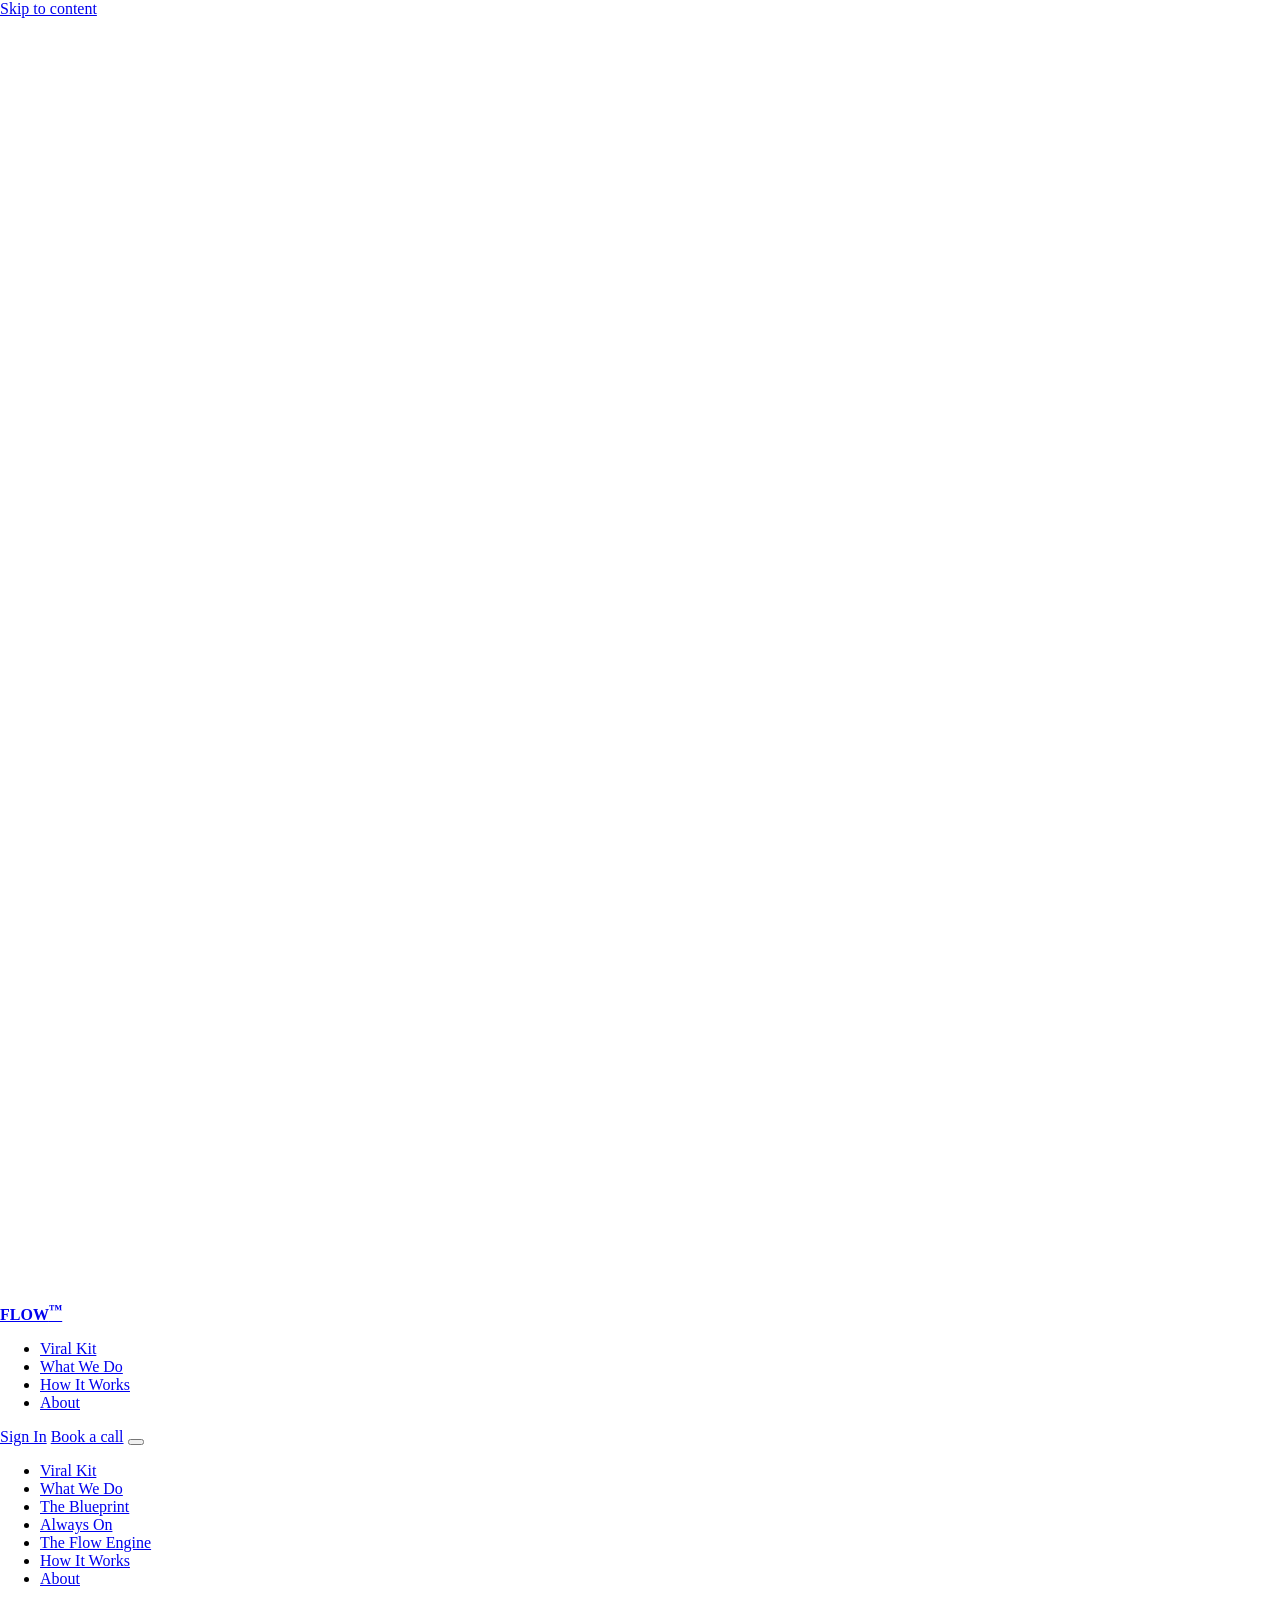
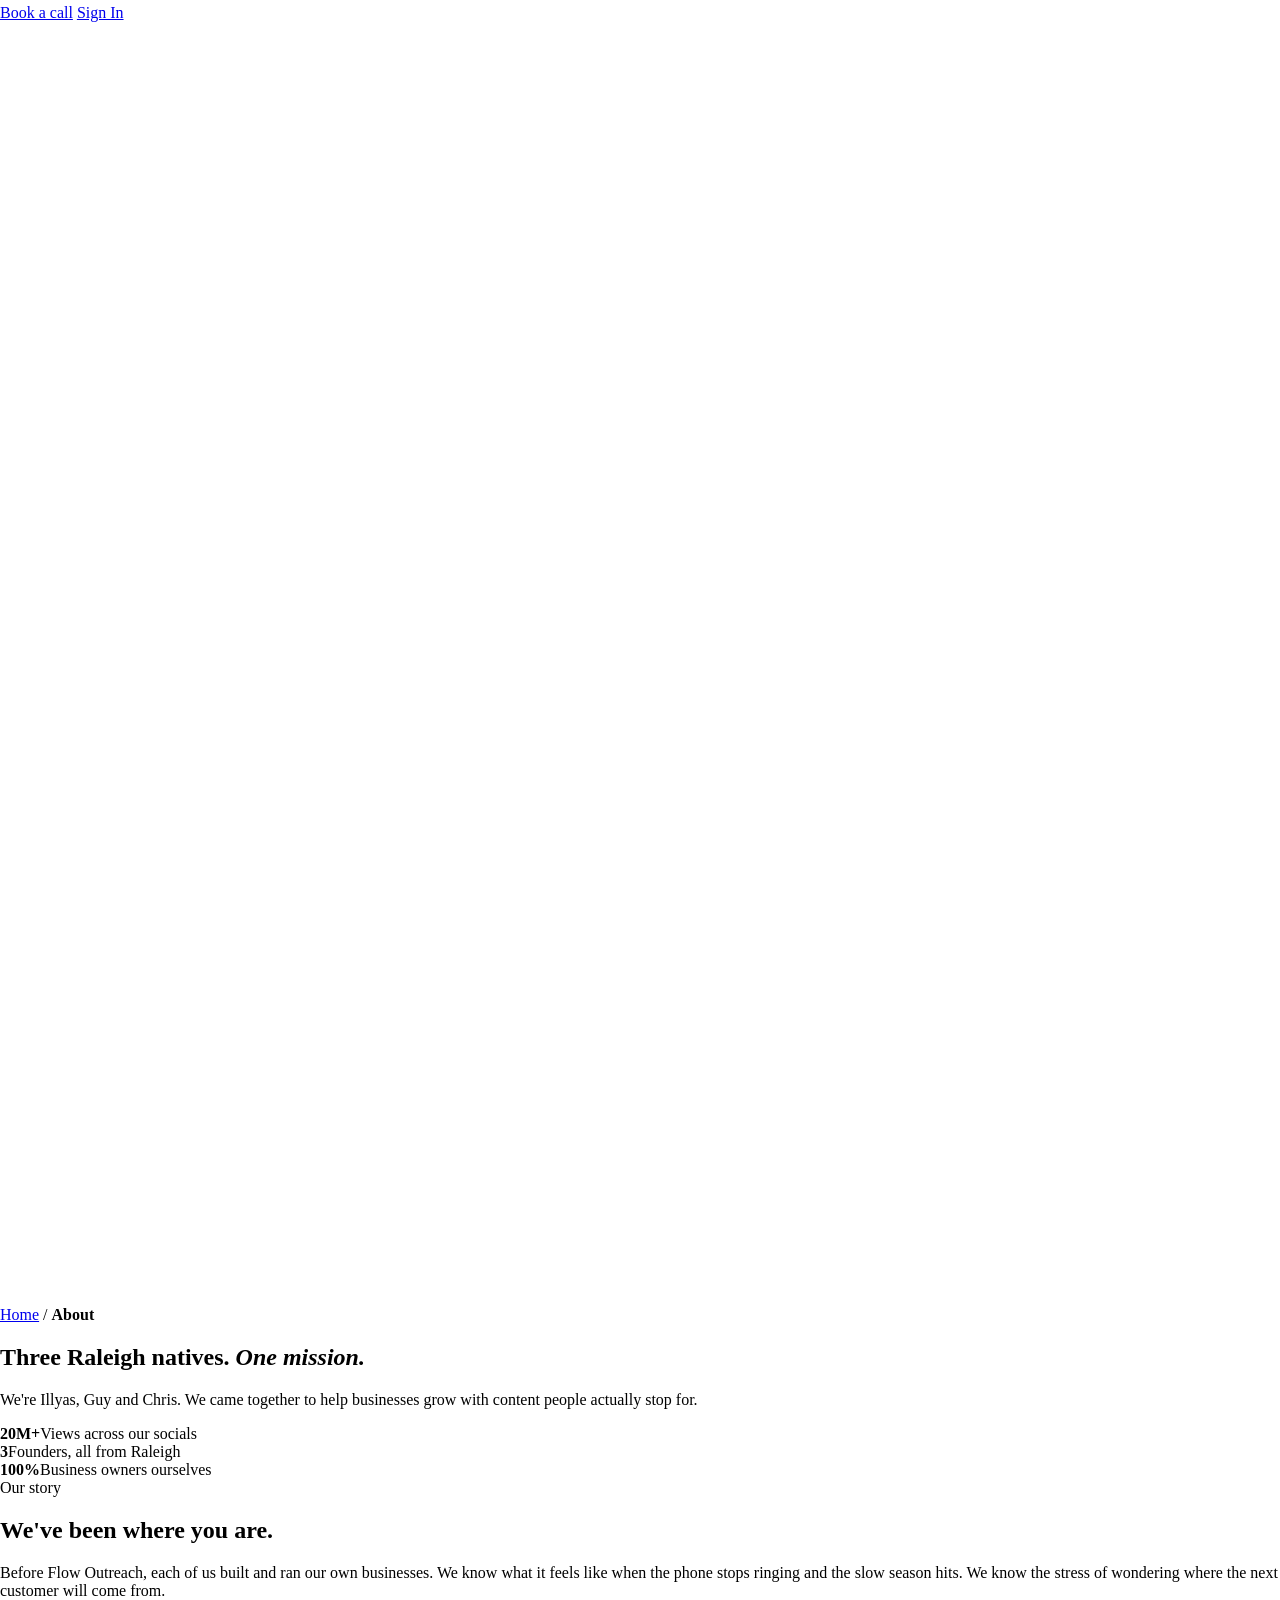
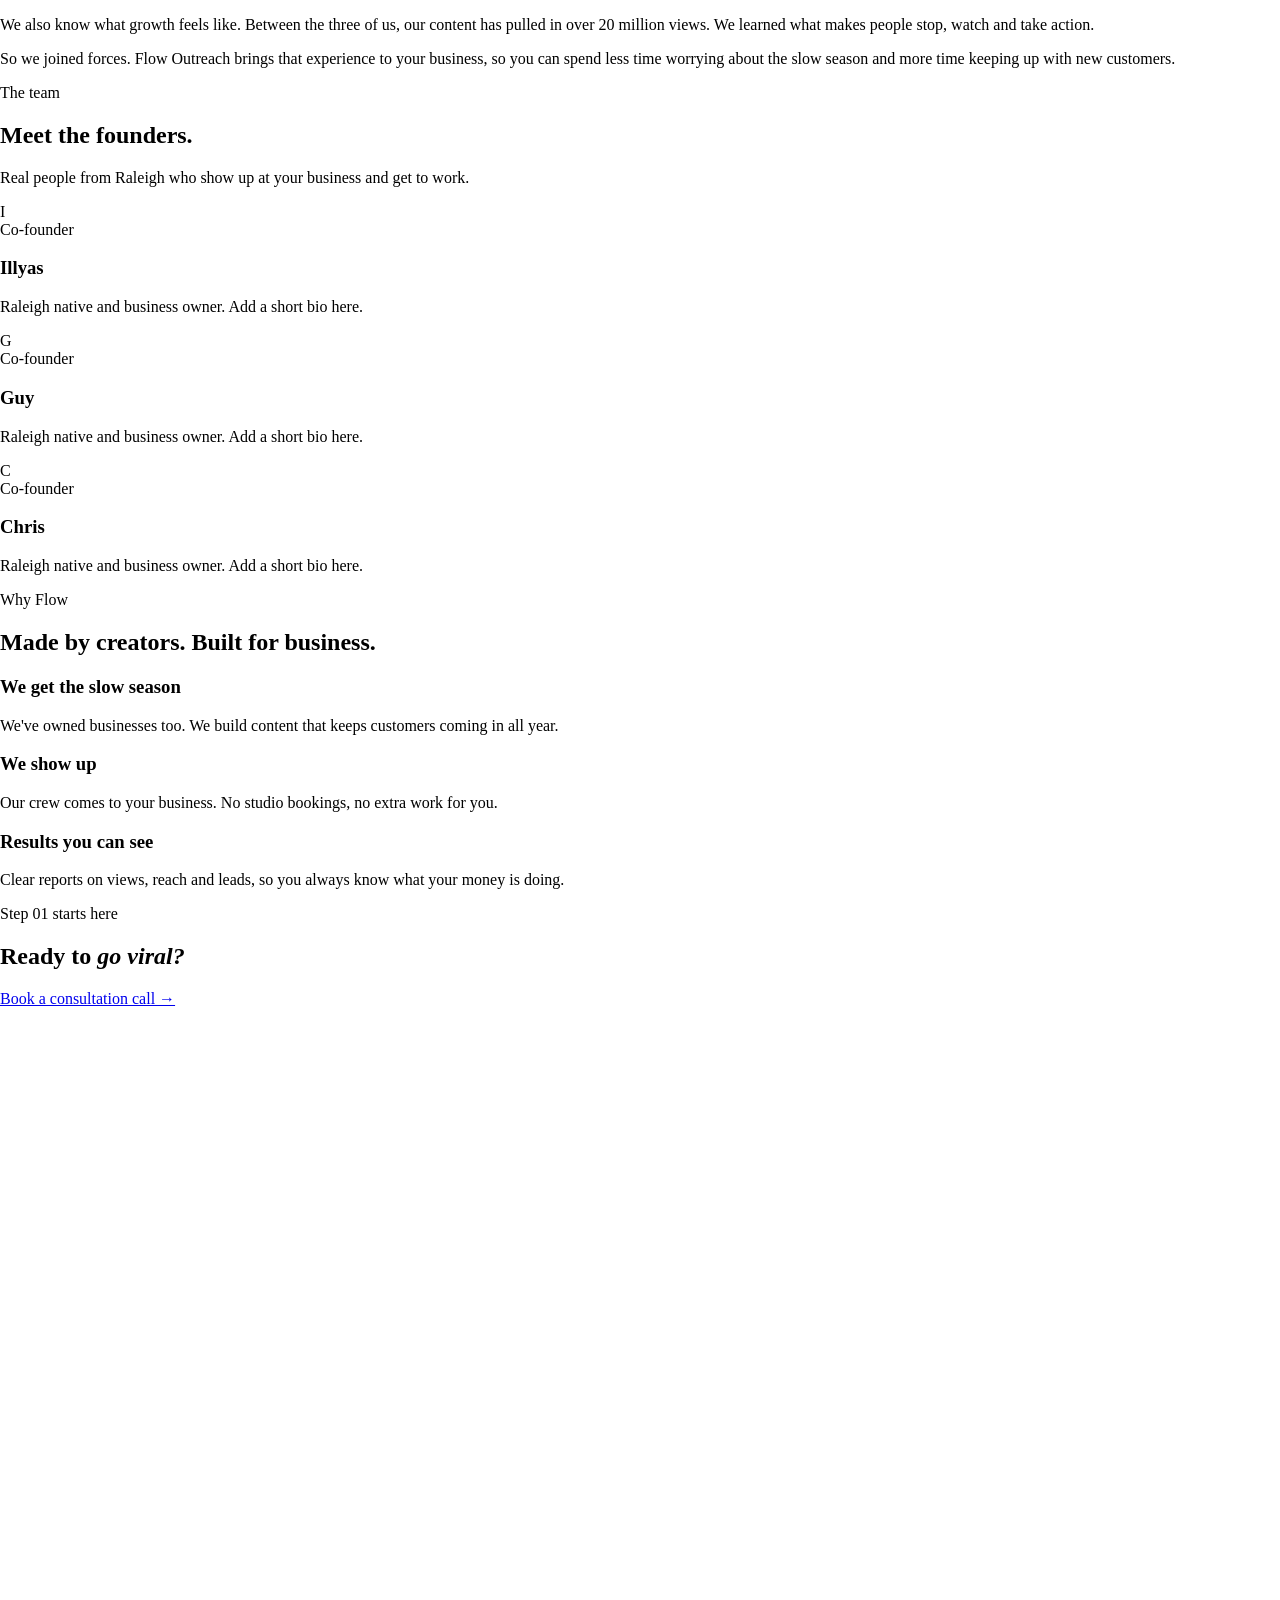
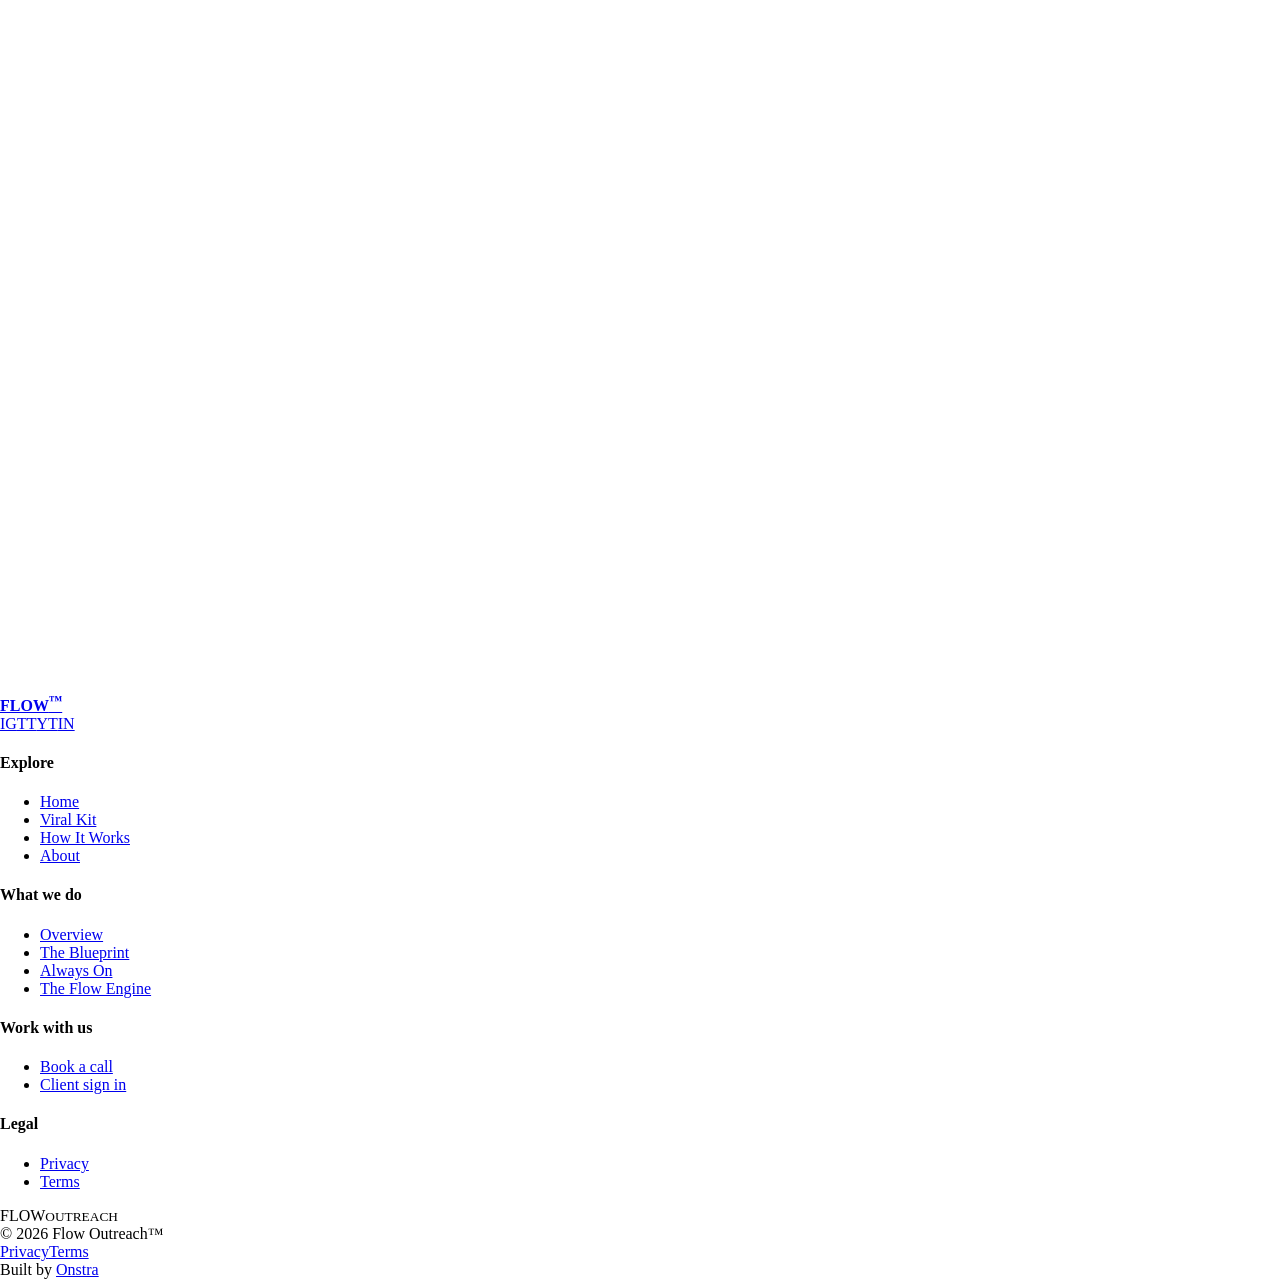
==== about.html @ 2cd1aab8 "Add about.html with company information" ====
<!doctype html>
<html lang="en">
<head>
<meta charset="utf-8">
<meta name="viewport" content="width=device-width, initial-scale=1, viewport-fit=cover">
<title>About · Flow Outreach</title>
<meta name="description" content="Who we are">
<meta name="claude:viewport-fit-sides" content="cover">
<link rel="preconnect" href="https://fonts.googleapis.com">
<link rel="preconnect" href="https://fonts.gstatic.com" crossorigin>
<link rel="stylesheet" href="https://fonts.googleapis.com/css2?family=Archivo:wdth,wght@62..125,300..900&family=JetBrains+Mono:wght@400;500&display=swap">
<link rel="stylesheet" href="style.css">
<style>body{margin:0}</style>
</head>
<body>
<a class="skip" href="#main">Skip to content</a>
<header class="topbar">
  <div class="wrap nav">
    <a class="brand" href="index.html" aria-label="Flow Outreach home"><svg class="sun" viewBox="0 0 200 200" data-rays="36" aria-hidden="true"></svg><b>FLOW<sup>™</sup></b></a>
    <ul class="menu"><li><a class="hot" href="viral-kit.html">Viral Kit</a></li><li><a href="what-we-do.html">What We Do</a></li><li><a href="how-it-works.html">How It Works</a></li><li><a href="about.html" aria-current="page">About</a></li></ul>
    <div class="nav-right">
      <a class="signin" href="sign-in.html">Sign In</a>
      <a class="btn sm" href="book-a-call.html">Book a call</a>
      <button class="burger" id="burger" type="button" aria-label="Open menu" aria-expanded="false" aria-controls="drawer"><span></span><span></span><span></span></button>
    </div>
  </div>
</header>
<div class="drawer" id="drawer">
  <div class="wrap">
    <ul><li><a href="viral-kit.html">Viral Kit</a></li><li><a href="what-we-do.html">What We Do</a></li><li><a href="blueprint.html">The Blueprint</a></li><li><a href="always-on.html">Always On</a></li><li><a href="flow-engine.html">The Flow Engine</a></li><li><a href="how-it-works.html">How It Works</a></li><li><a href="about.html" aria-current="page">About</a></li></ul>
    <div class="drawer-cta">
      <a class="btn" href="book-a-call.html">Book a call</a>
      <a class="btn ghost" href="sign-in.html">Sign In</a>
    </div>
  </div>
</div>
<main id="main"><section class="page-hero"><div class="ghost-sun" aria-hidden="true"><svg class="sun" viewBox="0 0 200 200" data-rays="44" aria-hidden="true"></svg></div><div class="wrap">
  <div class="crumb"><a href="index.html">Home</a> / <b>About</b></div>
  <h1>Three Raleigh natives. <em>One mission.</em></h1>
  <p class="lede">We're Illyas, Guy and Chris. We came together to help businesses grow with content people actually stop for.</p>
</div></section>
<div class="platforms"><div class="wrap stats">
  <div><b>20M+</b><span>Views across our socials</span></div>
  <div><b>3</b><span>Founders, all from Raleigh</span></div>
  <div><b>100%</b><span>Business owners ourselves</span></div>
</div></div>
<section class="band"><div class="wrap split">
  <div><div class="eyebrow">Our story</div><h2>We've been where you are.</h2></div>
  <div>
    <p>Before Flow Outreach, each of us built and ran our own businesses. We know what it feels like when the phone stops ringing and the slow season hits. We know the stress of wondering where the next customer will come from.</p>
    <p>We also know what growth feels like. Between the three of us, our content has pulled in over 20 million views. We learned what makes people stop, watch and take action.</p>
    <p>So we joined forces. Flow Outreach brings that experience to your business, so you can spend less time worrying about the slow season and more time keeping up with new customers.</p>
  </div>
</div></section>
<section class="band" style="padding-top:0"><div class="wrap">
  <div class="sec-head"><div><div class="eyebrow">The team</div><h2>Meet the founders.</h2></div><p>Real people from Raleigh who show up at your business and get to work.</p></div>
  <div class="cards3">
    <article class="offer founder"><div class="thumb"><span>I</span></div><span class="tag">Co-founder</span><h3>Illyas</h3><p>Raleigh native and business owner. Add a short bio here.</p></article>
    <article class="offer founder"><div class="thumb"><span>G</span></div><span class="tag">Co-founder</span><h3>Guy</h3><p>Raleigh native and business owner. Add a short bio here.</p></article>
    <article class="offer founder"><div class="thumb"><span>C</span></div><span class="tag">Co-founder</span><h3>Chris</h3><p>Raleigh native and business owner. Add a short bio here.</p></article>
  </div>
</div></section>
<section class="band statement"><div class="wrap">
  <div class="eyebrow">Why Flow</div>
  <h2>Made by creators. <span>Built for business.</span></h2>
  <div class="pillars">
    <div><h3>We get the slow season</h3><p>We've owned businesses too. We build content that keeps customers coming in all year.</p></div>
    <div><h3>We show up</h3><p>Our crew comes to your business. No studio bookings, no extra work for you.</p></div>
    <div><h3>Results you can see</h3><p>Clear reports on views, reach and leads, so you always know what your money is doing.</p></div>
  </div>
</div></section>
<section class="cta-band"><div class="wrap">
  <div><div class="eyebrow">Step 01 starts here</div><h2>Ready to <em>go viral?</em></h2></div>
  <a class="btn" href="book-a-call.html">Book a consultation call →</a>
</div></section></main>
<footer>
  <div class="wrap">
    <div class="foot-top">
      <a class="brand" href="index.html" aria-label="Flow Outreach home"><svg class="sun" viewBox="0 0 200 200" data-rays="36" aria-hidden="true"></svg><b>FLOW<sup>™</sup></b></a>
      <div class="socials">
        <a href="#" aria-label="Instagram">IG</a><a href="#" aria-label="TikTok">TT</a><a href="#" aria-label="YouTube">YT</a><a href="#" aria-label="LinkedIn">IN</a>
      </div>
    </div>
    <div class="foot-cols">
      <div><h4>Explore</h4><ul><li><a href="index.html">Home</a></li><li><a href="viral-kit.html">Viral Kit</a></li><li><a href="how-it-works.html">How It Works</a></li><li><a href="about.html">About</a></li></ul></div>
      <div><h4>What we do</h4><ul><li><a href="what-we-do.html">Overview</a></li><li><a href="blueprint.html">The Blueprint</a></li><li><a href="always-on.html">Always On</a></li><li><a href="flow-engine.html">The Flow Engine</a></li></ul></div>
      <div><h4>Work with us</h4><ul><li><a href="book-a-call.html">Book a call</a></li><li><a href="sign-in.html">Client sign in</a></li></ul></div>
      <div><h4>Legal</h4><ul><li><a href="privacy.html">Privacy</a></li><li><a href="terms.html">Terms</a></li></ul></div>
    </div>
    <div class="word" aria-hidden="true">FLOW<small>OUTREACH</small></div>
    <div class="legal">
      <span>© 2026 Flow Outreach™</span>
      <nav aria-label="Legal"><a href="privacy.html">Privacy</a><a href="terms.html">Terms</a></nav>
      <span class="built">Built by <a href="https://www.onstra.world" target="_blank" rel="noopener">Onstra</a></span>
    </div>
  </div>
</footer>
<script src="site.js"></script>
</body>
</html>
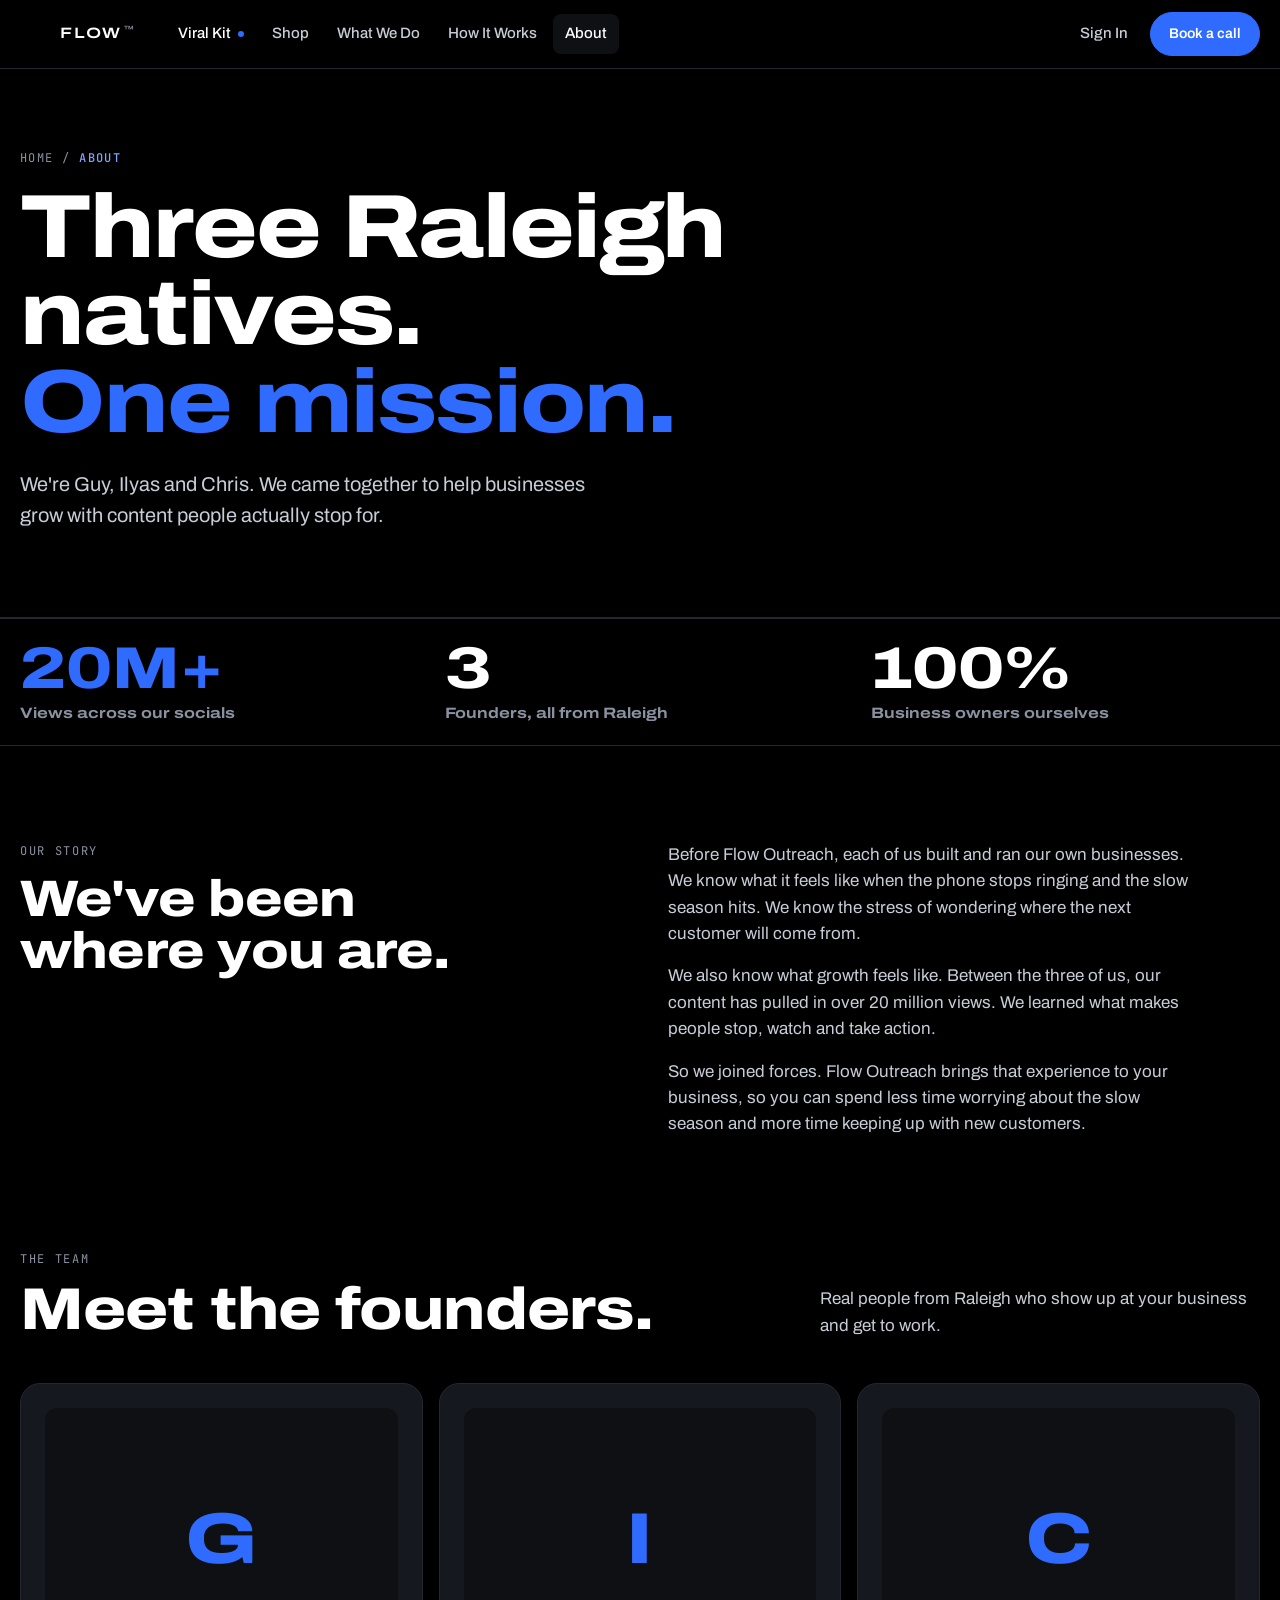
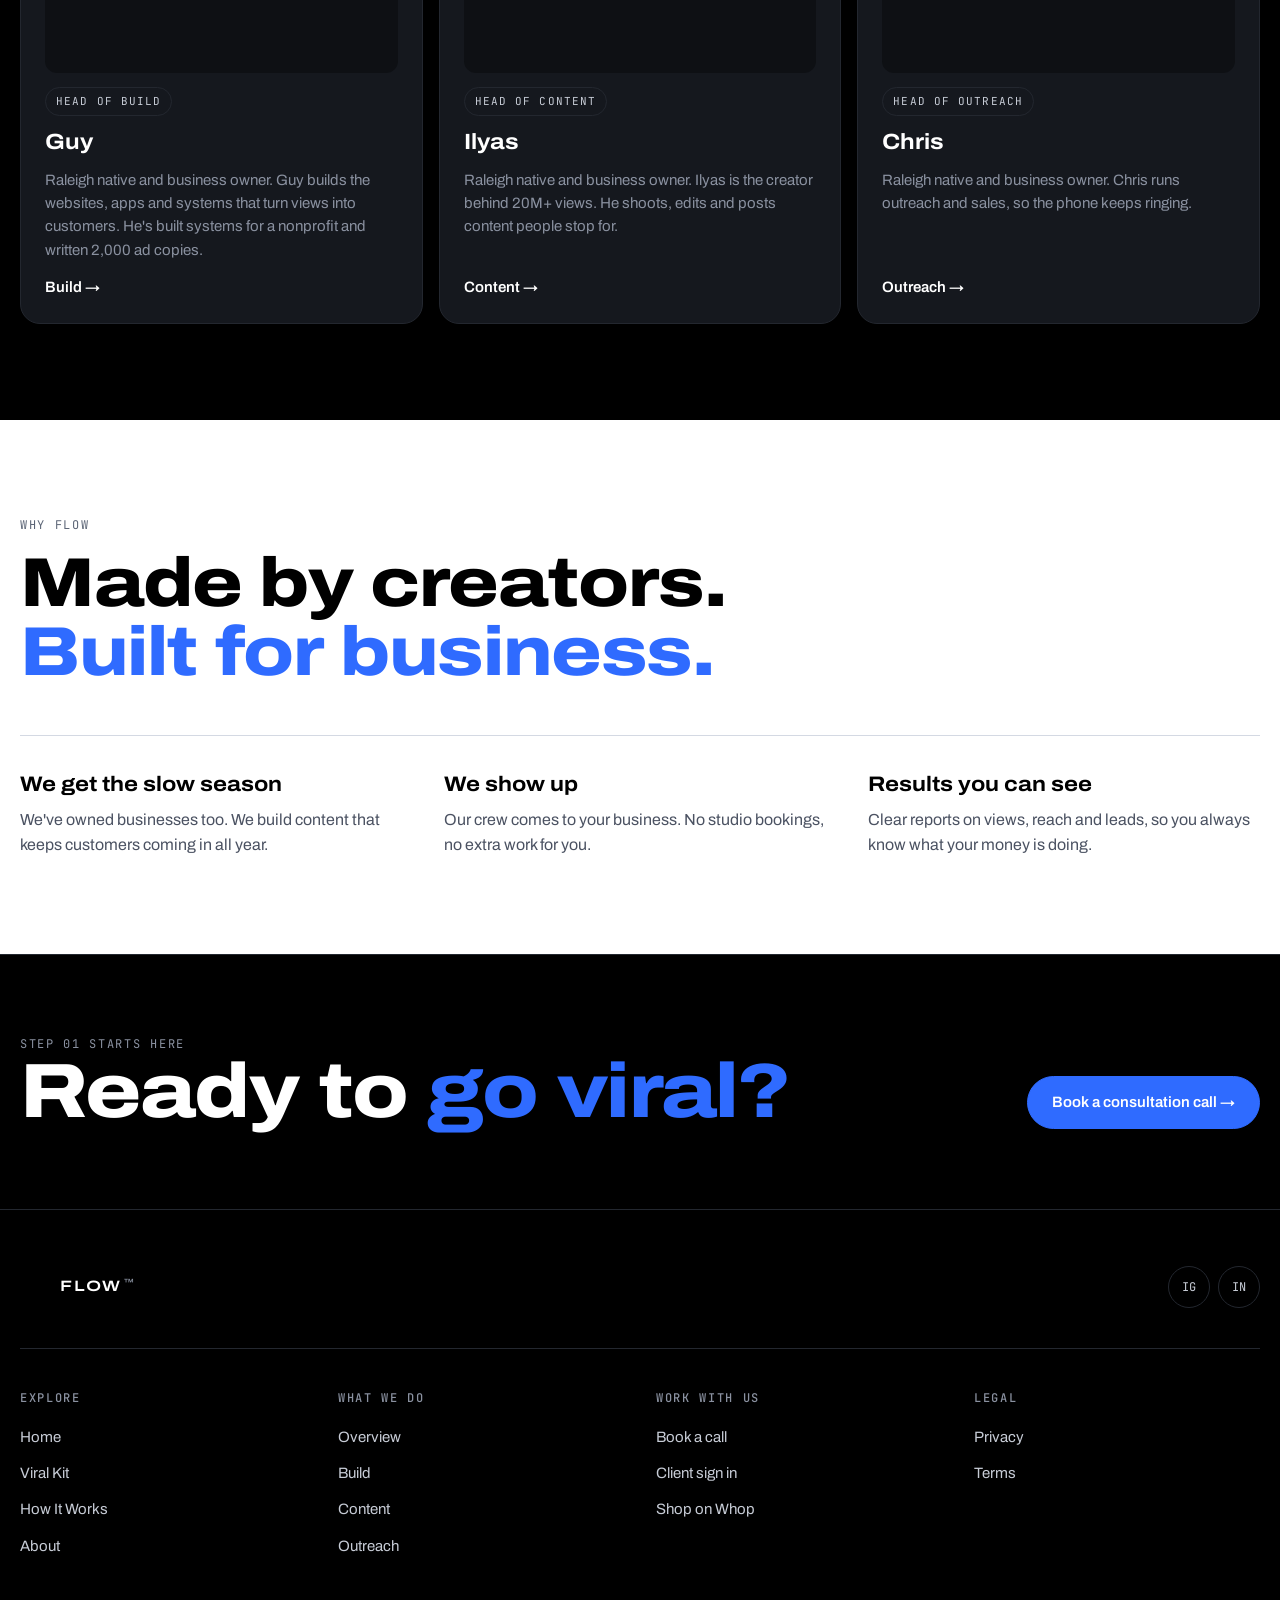
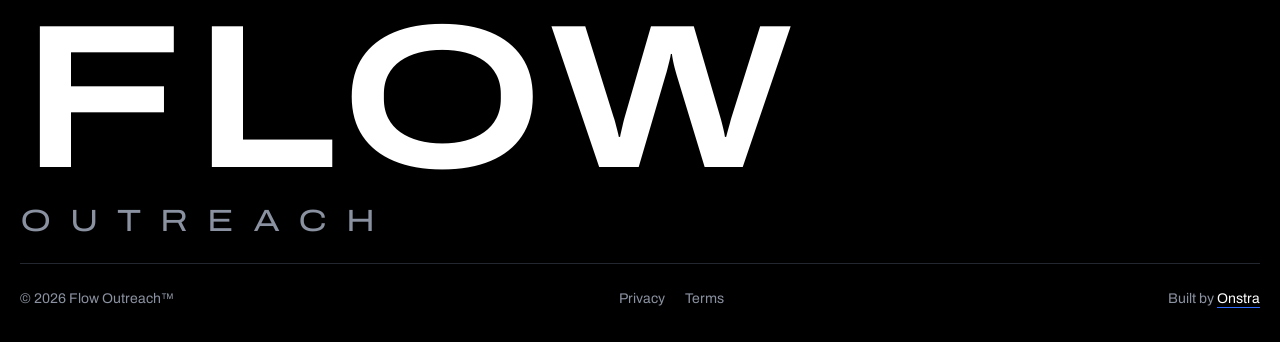
==== commit bf75b6d6: "Update navigation links and team descriptions" ====
--- a/about.html
+++ b/about.html
@@ -17,9 +17,9 @@
 <header class="topbar">
   <div class="wrap nav">
     <a class="brand" href="index.html" aria-label="Flow Outreach home"><svg class="sun" viewBox="0 0 200 200" data-rays="36" aria-hidden="true"></svg><b>FLOW<sup>™</sup></b></a>
-    <ul class="menu"><li><a class="hot" href="viral-kit.html">Viral Kit</a></li><li><a href="what-we-do.html">What We Do</a></li><li><a href="how-it-works.html">How It Works</a></li><li><a href="about.html" aria-current="page">About</a></li></ul>
+    <ul class="menu"><li><a class="hot" href="viral-kit.html">Viral Kit</a></li><li><a href="https://whop.com/flowoutreach" target="_blank" rel="noopener">Shop</a></li><li><a href="what-we-do.html">What We Do</a></li><li><a href="how-it-works.html">How It Works</a></li><li><a href="about.html" aria-current="page">About</a></li></ul>
     <div class="nav-right">
-      <a class="signin" href="sign-in.html">Sign In</a>
+      <a class="signin" href="https://whop.com/flowoutreach" target="_blank" rel="noopener">Sign In</a>
       <a class="btn sm" href="book-a-call.html">Book a call</a>
       <button class="burger" id="burger" type="button" aria-label="Open menu" aria-expanded="false" aria-controls="drawer"><span></span><span></span><span></span></button>
     </div>
@@ -27,17 +27,17 @@
 </header>
 <div class="drawer" id="drawer">
   <div class="wrap">
-    <ul><li><a href="viral-kit.html">Viral Kit</a></li><li><a href="what-we-do.html">What We Do</a></li><li><a href="blueprint.html">The Blueprint</a></li><li><a href="always-on.html">Always On</a></li><li><a href="flow-engine.html">The Flow Engine</a></li><li><a href="how-it-works.html">How It Works</a></li><li><a href="about.html" aria-current="page">About</a></li></ul>
+    <ul><li><a href="viral-kit.html">Viral Kit</a></li><li><a href="https://whop.com/flowoutreach" target="_blank" rel="noopener">Shop</a></li><li><a href="what-we-do.html">What We Do</a></li><li><a href="build.html">Build</a></li><li><a href="content.html">Content</a></li><li><a href="outreach.html">Outreach</a></li><li><a href="how-it-works.html">How It Works</a></li><li><a href="about.html" aria-current="page">About</a></li></ul>
     <div class="drawer-cta">
       <a class="btn" href="book-a-call.html">Book a call</a>
-      <a class="btn ghost" href="sign-in.html">Sign In</a>
+      <a class="btn ghost" href="https://whop.com/flowoutreach" target="_blank" rel="noopener">Client Sign In</a>
     </div>
   </div>
 </div>
 <main id="main"><section class="page-hero"><div class="ghost-sun" aria-hidden="true"><svg class="sun" viewBox="0 0 200 200" data-rays="44" aria-hidden="true"></svg></div><div class="wrap">
   <div class="crumb"><a href="index.html">Home</a> / <b>About</b></div>
   <h1>Three Raleigh natives. <em>One mission.</em></h1>
-  <p class="lede">We're Illyas, Guy and Chris. We came together to help businesses grow with content people actually stop for.</p>
+  <p class="lede">We're Guy, Ilyas and Chris. We came together to help businesses grow with content people actually stop for.</p>
 </div></section>
 <div class="platforms"><div class="wrap stats">
   <div><b>20M+</b><span>Views across our socials</span></div>
@@ -55,9 +55,9 @@
 <section class="band" style="padding-top:0"><div class="wrap">
   <div class="sec-head"><div><div class="eyebrow">The team</div><h2>Meet the founders.</h2></div><p>Real people from Raleigh who show up at your business and get to work.</p></div>
   <div class="cards3">
-    <article class="offer founder"><div class="thumb"><span>I</span></div><span class="tag">Co-founder</span><h3>Illyas</h3><p>Raleigh native and business owner. Add a short bio here.</p></article>
-    <article class="offer founder"><div class="thumb"><span>G</span></div><span class="tag">Co-founder</span><h3>Guy</h3><p>Raleigh native and business owner. Add a short bio here.</p></article>
-    <article class="offer founder"><div class="thumb"><span>C</span></div><span class="tag">Co-founder</span><h3>Chris</h3><p>Raleigh native and business owner. Add a short bio here.</p></article>
+    <article class="offer founder"><div class="thumb"><span>G</span></div><span class="tag">Head of Build</span><h3>Guy</h3><p>Raleigh native and business owner. Guy builds the websites, apps and systems that turn views into customers. He's built systems for a nonprofit and written 2,000 ad copies.</p><a class="go" href="build.html">Build →</a></article>
+    <article class="offer founder"><div class="thumb"><span>I</span></div><span class="tag">Head of Content</span><h3>Ilyas</h3><p>Raleigh native and business owner. Ilyas is the creator behind 20M+ views. He shoots, edits and posts content people stop for.</p><a class="go" href="content.html">Content →</a></article>
+    <article class="offer founder"><div class="thumb"><span>C</span></div><span class="tag">Head of Outreach</span><h3>Chris</h3><p>Raleigh native and business owner. Chris runs outreach and sales, so the phone keeps ringing.</p><a class="go" href="outreach.html">Outreach →</a></article>
   </div>
 </div></section>
 <section class="band statement"><div class="wrap">
@@ -78,13 +78,13 @@
     <div class="foot-top">
       <a class="brand" href="index.html" aria-label="Flow Outreach home"><svg class="sun" viewBox="0 0 200 200" data-rays="36" aria-hidden="true"></svg><b>FLOW<sup>™</sup></b></a>
       <div class="socials">
-        <a href="#" aria-label="Instagram">IG</a><a href="#" aria-label="TikTok">TT</a><a href="#" aria-label="YouTube">YT</a><a href="#" aria-label="LinkedIn">IN</a>
+        <a href="https://instagram.com/flowoutreachnc" target="_blank" rel="noopener" aria-label="Instagram">IG</a><a href="https://linkedin.com/in/guy-taylor-488a39291" target="_blank" rel="noopener" aria-label="LinkedIn">IN</a>
       </div>
     </div>
     <div class="foot-cols">
       <div><h4>Explore</h4><ul><li><a href="index.html">Home</a></li><li><a href="viral-kit.html">Viral Kit</a></li><li><a href="how-it-works.html">How It Works</a></li><li><a href="about.html">About</a></li></ul></div>
-      <div><h4>What we do</h4><ul><li><a href="what-we-do.html">Overview</a></li><li><a href="blueprint.html">The Blueprint</a></li><li><a href="always-on.html">Always On</a></li><li><a href="flow-engine.html">The Flow Engine</a></li></ul></div>
-      <div><h4>Work with us</h4><ul><li><a href="book-a-call.html">Book a call</a></li><li><a href="sign-in.html">Client sign in</a></li></ul></div>
+      <div><h4>What we do</h4><ul><li><a href="what-we-do.html">Overview</a></li><li><a href="build.html">Build</a></li><li><a href="content.html">Content</a></li><li><a href="outreach.html">Outreach</a></li></ul></div>
+      <div><h4>Work with us</h4><ul><li><a href="book-a-call.html">Book a call</a></li><li><a href="https://whop.com/flowoutreach" target="_blank" rel="noopener">Client sign in</a></li><li><a href="https://whop.com/flowoutreach" target="_blank" rel="noopener">Shop on Whop</a></li></ul></div>
       <div><h4>Legal</h4><ul><li><a href="privacy.html">Privacy</a></li><li><a href="terms.html">Terms</a></li></ul></div>
     </div>
     <div class="word" aria-hidden="true">FLOW<small>OUTREACH</small></div>
--- a/style.css
+++ b/style.css
@@ -0,0 +1,312 @@
+/* Layout: Futur-style black page, top nav bar with hamburger on mobile, big bold headlines, rounded offer cards, column footer. One blue accent. */
+:root{
+  --ink:#000000;
+  --ink-2:#0e1014;
+  --card:#15181e;
+  --line:#23272f;
+  --paper:#ffffff;
+  --soft:#c7ccd6;
+  --mute:#8a91a0;
+  --blue:#2f6bff;
+  --blue-soft:#7ea4ff;
+  --display:"Archivo","Helvetica Neue",Arial,sans-serif;
+  --mono:"JetBrains Mono",ui-monospace,Menlo,monospace;
+  --nav-h:68px;
+  color-scheme:dark;
+}
+*{box-sizing:border-box}
+html{scroll-behavior:smooth}
+body{background:var(--ink);color:var(--paper);font-family:var(--display);font-size:17px;line-height:1.55;-webkit-font-smoothing:antialiased;overflow-x:hidden}
+body.menu-open{overflow:hidden}
+body::before{content:"";position:fixed;inset:0 0 auto;height:env(safe-area-inset-top,0px);z-index:60;background:var(--ink)}
+a{color:inherit}
+img,svg{max-width:100%}
+.wrap{max-width:1280px;margin:0 auto;padding-left:max(20px,env(safe-area-inset-left,0px));padding-right:max(20px,env(safe-area-inset-right,0px))}
+.skip{position:absolute;left:-999px;top:8px;background:var(--blue);color:#fff;padding:8px 14px;border-radius:8px;z-index:100}
+.skip:focus{left:16px}
+a:focus-visible,button:focus-visible,input:focus-visible,textarea:focus-visible,select:focus-visible{outline:2px solid var(--blue-soft);outline-offset:3px}
+.eyebrow{font-family:var(--mono);font-size:12px;letter-spacing:.14em;text-transform:uppercase;color:var(--mute)}
+h1,h2,h3{text-wrap:balance;margin:0}
+
+/* ---------- Top nav bar ---------- */
+.topbar{position:sticky;top:env(safe-area-inset-top,0px);z-index:50;background:var(--ink);border-bottom:1px solid var(--line)}
+.nav{height:var(--nav-h);display:flex;align-items:center;gap:32px}
+.brand{display:flex;align-items:center;gap:10px;text-decoration:none;flex-shrink:0}
+.brand svg{width:30px;height:30px}
+.brand b{font-stretch:125%;font-weight:600;letter-spacing:.14em;font-size:15px}
+.brand b sup{font-size:9px;letter-spacing:0;margin-left:2px;color:var(--mute)}
+.menu{display:flex;align-items:center;gap:4px;list-style:none;margin:0;padding:0;flex:1}
+.menu a{display:block;text-decoration:none;font-size:15px;font-weight:500;color:var(--soft);padding:8px 12px;border-radius:8px;transition:color .15s,background .15s}
+.menu a:hover{color:var(--paper);background:var(--ink-2)}
+.menu a.hot{color:var(--paper)}
+.menu a.hot::after{content:"";display:inline-block;width:6px;height:6px;border-radius:50%;background:var(--blue);margin-left:7px;vertical-align:middle}
+.nav-right{display:flex;align-items:center;gap:10px;margin-left:auto}
+.signin{text-decoration:none;font-size:15px;font-weight:500;color:var(--soft);padding:8px 12px}
+.signin:hover{color:var(--paper)}
+.btn{display:inline-flex;align-items:center;justify-content:center;gap:10px;padding:14px 24px;border-radius:999px;background:var(--blue);color:#fff;text-decoration:none;font-weight:600;font-size:15px;border:1px solid var(--blue);transition:background .2s,color .2s,border-color .2s;cursor:pointer;font-family:var(--display);white-space:nowrap}
+.btn:hover{background:#1f55e0;border-color:#1f55e0}
+.btn.ghost{background:transparent;border-color:#3a404b;color:var(--paper)}
+.btn.ghost:hover{border-color:var(--paper)}
+.btn.light{background:var(--paper);border-color:var(--paper);color:var(--ink)}
+.btn.light:hover{background:var(--soft);border-color:var(--soft)}
+.btn.sm{padding:10px 18px;font-size:14px}
+
+.burger{display:none;width:44px;height:44px;border:1px solid var(--line);background:transparent;border-radius:10px;cursor:pointer;position:relative;flex-shrink:0}
+.burger span{position:absolute;left:12px;right:12px;height:2px;background:var(--paper);border-radius:2px;transition:transform .25s,opacity .2s}
+.burger span:nth-child(1){top:15px}
+.burger span:nth-child(2){top:21px}
+.burger span:nth-child(3){top:27px}
+.menu-open .burger span:nth-child(1){transform:translateY(6px) rotate(45deg)}
+.menu-open .burger span:nth-child(2){opacity:0}
+.menu-open .burger span:nth-child(3){transform:translateY(-6px) rotate(-45deg)}
+
+/* mobile drawer */
+.drawer{position:fixed;left:0;right:0;bottom:0;top:calc(var(--nav-h) + env(safe-area-inset-top,0px) + 1px);background:var(--ink);z-index:49;padding-bottom:max(24px,env(safe-area-inset-bottom,0px));overflow-y:auto;transform:translateY(-8px);opacity:0;visibility:hidden;transition:opacity .2s,transform .2s,visibility .2s}
+.menu-open .drawer{opacity:1;transform:none;visibility:visible}
+.drawer ul{list-style:none;margin:0;padding:12px 0 24px}
+.drawer li a{display:flex;justify-content:space-between;align-items:center;text-decoration:none;font-stretch:115%;font-weight:700;font-size:30px;padding:16px 0;border-bottom:1px solid var(--line)}
+.drawer li a::after{content:"→";font-size:20px;color:var(--mute);font-weight:400}
+.drawer .drawer-cta{display:grid;gap:10px}
+.drawer .drawer-cta .btn{width:100%;padding:16px}
+
+/* ---------- Hero ---------- */
+.hero{padding-block:88px 64px;position:relative;overflow:hidden}
+.hero-grid{display:grid;grid-template-columns:1.25fr .75fr;gap:40px;align-items:center}
+.hero-copy{min-width:0;position:relative;z-index:1}
+.hero h1{font-stretch:118%;font-weight:800;font-size:clamp(40px,7.2vw,104px);line-height:.98;letter-spacing:-.02em;margin:18px 0 26px}
+.hero h1 em{font-style:normal;color:var(--blue)}
+.hero p.lede{font-size:clamp(17px,1.6vw,20px);color:var(--soft);max-width:540px;margin:0 0 34px}
+.ctas{display:flex;flex-wrap:wrap;gap:12px}
+.hero-art{position:relative;aspect-ratio:1;max-width:100%}
+.hero-art svg{width:100%;height:100%;animation:spin 120s linear infinite}
+@keyframes spin{to{transform:rotate(360deg)}}
+
+.platforms{border-block:1px solid var(--line);padding-block:20px}
+.platforms .wrap{display:flex;flex-wrap:wrap;gap:12px 36px;align-items:center;justify-content:space-between}
+.platforms span{font-stretch:120%;font-weight:700;font-size:18px;color:var(--mute)}
+.platforms .eyebrow{color:var(--soft)}
+
+/* ---------- Sections ---------- */
+section.band{padding-block:96px}
+.sec-head{display:flex;flex-wrap:wrap;justify-content:space-between;align-items:end;gap:20px 40px;margin-bottom:44px}
+.sec-head h2{font-stretch:118%;font-weight:800;font-size:clamp(32px,4.6vw,60px);line-height:1;letter-spacing:-.015em;margin-top:12px;max-width:18ch}
+.sec-head p{color:var(--soft);max-width:440px;margin:0}
+
+/* offer cards (Unbland "pick your starting point") */
+.offers{display:grid;grid-template-columns:repeat(4,1fr);gap:16px}
+.offer{background:var(--card);border:1px solid var(--line);border-radius:20px;padding:24px;display:flex;flex-direction:column;gap:14px;min-width:0;transition:border-color .2s,transform .2s}
+.offer:hover{border-color:#3a404b;transform:translateY(-3px)}
+.offer .thumb{aspect-ratio:4/3;border-radius:12px;background:var(--ink-2);display:grid;place-items:center;overflow:hidden;position:relative}
+.offer .thumb svg{width:58%;height:auto}
+.offer .tag{align-self:flex-start;font-family:var(--mono);font-size:11px;letter-spacing:.1em;text-transform:uppercase;padding:5px 10px;border-radius:999px;border:1px solid var(--line);color:var(--soft)}
+.offer .tag.free{background:var(--blue);border-color:var(--blue);color:#fff}
+.offer h3{font-stretch:112%;font-weight:700;font-size:22px;line-height:1.15}
+.offer p{margin:0;color:var(--mute);font-size:15px;flex:1}
+.offer .go{font-weight:600;font-size:15px;text-decoration:none;color:var(--paper);display:inline-flex;gap:8px;align-items:center}
+.offer .go:hover{color:var(--blue-soft)}
+.offer.feature{background:var(--paper);color:var(--ink);border-color:var(--paper)}
+.offer.feature p{color:#4b5262}
+.offer.feature .thumb{background:#eef1f7}
+.offer.feature .tag{border-color:#d4d9e3;color:#3c4352}
+.mini-form{display:grid;gap:8px}
+.mini-form input{font:inherit;font-size:15px;padding:12px 14px;border-radius:10px;border:1px solid #d4d9e3;background:#fff;color:var(--ink);width:100%}
+.mini-form .btn{width:100%}
+.fine{font-size:12px;color:#6b7282;margin:0}
+.mini-ok{font-size:14px;color:var(--blue);margin:0}
+
+/* big statement */
+.statement{background:var(--paper);color:var(--ink)}
+.statement .eyebrow{color:#5b6475}
+.statement h2{font-stretch:118%;font-weight:800;font-size:clamp(32px,5.4vw,76px);line-height:1;letter-spacing:-.02em;margin:14px 0 48px;max-width:17ch}
+.statement h2 span{color:var(--blue)}
+.pillars{display:grid;grid-template-columns:repeat(3,1fr);gap:32px;border-top:1px solid #d4d9e3;padding-top:32px}
+.pillars > div{min-width:0}
+.pillars h3{font-stretch:112%;font-size:21px;margin-bottom:8px}
+.pillars p{margin:0;color:#4b5262;font-size:16px}
+
+/* process */
+.steps{display:grid;grid-template-columns:repeat(4,1fr);gap:16px}
+.step{border-top:2px solid var(--line);padding-top:22px;min-width:0}
+.step:first-child{border-top-color:var(--blue)}
+.step .n{font-family:var(--mono);font-size:13px;color:var(--blue-soft)}
+.step h3{font-stretch:115%;font-size:26px;margin:10px 0 8px}
+.step p{margin:0;color:var(--mute);font-size:15px}
+
+/* watch / podcast row */
+.media{display:grid;grid-template-columns:1.3fr 1fr;gap:16px}
+.tile{position:relative;border-radius:20px;overflow:hidden;background:var(--card);border:1px solid var(--line);padding:28px;display:flex;flex-direction:column;justify-content:flex-end;gap:10px;min-height:320px;text-decoration:none;min-width:0}
+.tile .glow{position:absolute;inset:0;background:radial-gradient(circle at 78% 24%,color-mix(in srgb,var(--blue) 45%,transparent),transparent 55%);pointer-events:none}
+.tile .play{position:absolute;top:24px;left:24px;width:56px;height:56px;border-radius:50%;background:var(--paper);display:grid;place-items:center}
+.tile .play::before{content:"";border-left:16px solid var(--ink);border-top:10px solid transparent;border-bottom:10px solid transparent;margin-left:4px}
+.tile h3{font-stretch:115%;font-weight:800;font-size:clamp(24px,2.6vw,34px);line-height:1.05;position:relative}
+.tile p{margin:0;color:var(--soft);position:relative;font-size:15px}
+.tile .eyebrow{position:relative}
+.tile:hover{border-color:#3a404b}
+
+/* contact */
+.contact-grid{display:grid;grid-template-columns:1fr 1fr;gap:56px;align-items:start}
+.contact-grid > div{min-width:0}
+.contact h2{font-stretch:118%;font-weight:800;font-size:clamp(40px,6.4vw,92px);line-height:.98;letter-spacing:-.02em;margin:14px 0 22px}
+.contact h2 em{font-style:normal;color:var(--blue)}
+.contact p{color:var(--soft);max-width:440px}
+form.lead{display:grid;gap:14px;background:var(--card);border:1px solid var(--line);border-radius:20px;padding:28px;min-width:0}
+.row2{display:grid;grid-template-columns:1fr 1fr;gap:14px}
+form.lead label{font-family:var(--mono);font-size:11px;letter-spacing:.12em;text-transform:uppercase;color:var(--mute);display:grid;gap:8px;min-width:0}
+form.lead input,form.lead textarea,form.lead select{font:inherit;font-family:var(--display);font-size:16px;color:var(--paper);background:var(--ink);border:1px solid var(--line);border-radius:10px;padding:13px 14px;width:100%;text-transform:none;letter-spacing:0}
+form.lead textarea{min-height:110px;resize:vertical}
+.sent{font-size:15px;color:var(--blue-soft);margin:0}
+
+/* ---------- Footer ---------- */
+footer{border-top:1px solid var(--line);padding-block:56px 32px}
+.foot-top{display:flex;flex-wrap:wrap;justify-content:space-between;align-items:center;gap:20px;padding-bottom:40px;border-bottom:1px solid var(--line)}
+.socials{display:flex;gap:8px;flex-wrap:wrap}
+.socials a{width:42px;height:42px;border-radius:50%;border:1px solid var(--line);display:grid;place-items:center;text-decoration:none;font-family:var(--mono);font-size:12px;color:var(--soft)}
+.socials a:hover{border-color:var(--paper);color:var(--paper)}
+.foot-cols{display:grid;grid-template-columns:repeat(4,1fr);gap:32px;padding-block:40px}
+.foot-cols h4{font-family:var(--mono);font-size:12px;letter-spacing:.14em;text-transform:uppercase;color:var(--mute);margin:0 0 16px;font-weight:500}
+.foot-cols ul{list-style:none;margin:0;padding:0;display:grid;gap:10px}
+.foot-cols a{text-decoration:none;color:var(--soft);font-size:15px}
+.foot-cols a:hover{color:var(--paper)}
+.word{font-stretch:125%;font-weight:600;font-size:clamp(54px,16vw,220px);letter-spacing:.05em;line-height:.9;margin:8px 0 28px;color:var(--paper);white-space:nowrap}
+.word small{display:block;font-size:.15em;letter-spacing:.62em;font-weight:400;margin-top:16px;color:var(--mute)}
+.legal{display:flex;flex-wrap:wrap;justify-content:space-between;gap:12px 24px;padding-top:24px;border-top:1px solid var(--line);font-size:14px;color:var(--mute)}
+.legal nav{display:flex;flex-wrap:wrap;gap:20px}
+.legal a{text-decoration:none;color:var(--mute)}
+.legal a:hover{color:var(--paper)}
+.built a{color:var(--paper);text-decoration:underline;text-underline-offset:4px;text-decoration-color:var(--blue)}
+.built a:hover{color:var(--blue-soft)}
+
+/* ---------- Responsive ---------- */
+@media (max-width:1080px){
+  .menu,.signin{display:none}
+  .burger{display:block}
+  .offers{grid-template-columns:repeat(2,1fr)}
+  .steps{grid-template-columns:repeat(2,1fr);row-gap:36px}
+  .foot-cols{grid-template-columns:repeat(2,1fr)}
+}
+@media (max-width:760px){
+  :root{--nav-h:62px}
+  .nav .btn{display:none}
+  .hero{padding-block:48px 44px}
+  .hero-grid{grid-template-columns:1fr;gap:8px}
+  .hero-art{order:-1;width:62%;max-width:260px;margin:0 auto 8px}
+  .ctas .btn{flex:1 1 200px}
+  section.band{padding-block:64px}
+  .sec-head{margin-bottom:32px}
+  .offers{grid-template-columns:1fr}
+  .pillars{grid-template-columns:1fr;gap:24px}
+  .media{grid-template-columns:1fr}
+  .tile{min-height:240px}
+  .contact-grid{grid-template-columns:1fr;gap:28px}
+  form.lead{padding:20px}
+  .row2{grid-template-columns:1fr}
+  .platforms .wrap{justify-content:flex-start;gap:8px 22px}
+  .platforms span{font-size:15px}
+  .platforms .eyebrow{width:100%}
+}
+@media (max-width:440px){
+  .steps{grid-template-columns:1fr}
+  .foot-cols{grid-template-columns:1fr 1fr;gap:28px 20px}
+}
+@media (prefers-reduced-motion:reduce){
+  .hero-art svg{animation:none}
+  *{transition:none!important}
+}
+
+/* ---------- Multi-page additions ---------- */
+.menu a[aria-current="page"]{color:var(--paper);background:var(--ink-2)}
+.drawer li a[aria-current="page"]{color:var(--blue-soft)}
+.page-hero{padding-block:80px 56px;border-bottom:1px solid var(--line);position:relative;overflow:hidden}
+.page-hero .wrap{position:relative;z-index:1}
+.page-hero h1{font-stretch:118%;font-weight:800;font-size:clamp(40px,7vw,96px);line-height:.98;letter-spacing:-.02em;margin:16px 0 22px;max-width:15ch}
+.page-hero h1 em{font-style:normal;color:var(--blue)}
+.page-hero p.lede{font-size:clamp(17px,1.6vw,20px);color:var(--soft);max-width:580px;margin:0 0 30px}
+.page-hero .ghost-sun{position:absolute;right:-140px;top:50%;width:520px;height:520px;transform:translateY(-50%);opacity:.35;pointer-events:none}
+.page-hero .ghost-sun svg{width:100%;height:100%}
+.crumb{font-family:var(--mono);font-size:12px;letter-spacing:.12em;text-transform:uppercase;color:var(--mute)}
+.crumb a{text-decoration:none;color:var(--mute)}
+.crumb a:hover{color:var(--paper)}
+.crumb b{color:var(--blue-soft);font-weight:500}
+
+.cards3{display:grid;grid-template-columns:repeat(3,1fr);gap:16px}
+.offer .num{font-family:var(--mono);font-size:12px;color:var(--blue-soft)}
+
+.split{display:grid;grid-template-columns:1fr 1fr;gap:56px;align-items:start}
+.split > div{min-width:0}
+.split h2{font-stretch:118%;font-weight:800;font-size:clamp(30px,4vw,52px);line-height:1.02;letter-spacing:-.015em;margin:12px 0 18px}
+.split p{color:var(--soft);margin:0 0 16px;max-width:520px}
+
+.ticks{list-style:none;margin:0;padding:0;display:grid;gap:0;border-top:1px solid var(--line)}
+.ticks li{display:grid;grid-template-columns:28px 1fr;gap:14px;padding:18px 0;border-bottom:1px solid var(--line)}
+.ticks li::before{content:"";width:18px;height:18px;margin-top:4px;border-radius:50%;background:var(--blue);box-shadow:inset 0 0 0 5px var(--ink)}
+.ticks b{display:block;font-stretch:110%;font-size:18px;margin-bottom:2px}
+.ticks span{color:var(--mute);font-size:15px}
+.statement .ticks{border-color:#d4d9e3}
+.statement .ticks li{border-color:#d4d9e3}
+.statement .ticks li::before{box-shadow:inset 0 0 0 5px var(--paper)}
+.statement .ticks span{color:#4b5262}
+
+.steps3{display:grid;grid-template-columns:repeat(3,1fr);gap:16px}
+.step3{background:var(--card);border:1px solid var(--line);border-radius:20px;padding:28px;display:flex;flex-direction:column;gap:12px;min-width:0}
+.step3 .big{font-stretch:125%;font-weight:800;font-size:64px;line-height:1;color:var(--blue)}
+.step3 h3{font-stretch:115%;font-size:26px;line-height:1.1}
+.step3 p{margin:0;color:var(--mute);font-size:15px}
+.step3.lit{background:var(--paper);color:var(--ink);border-color:var(--paper)}
+.step3.lit p{color:#4b5262}
+
+.timeline{display:grid;gap:0;border-top:1px solid var(--line)}
+.tl{display:grid;grid-template-columns:120px 1fr 1fr;gap:32px;padding-block:40px;border-bottom:1px solid var(--line)}
+.tl > div{min-width:0}
+.tl .big{font-stretch:125%;font-weight:800;font-size:72px;line-height:.9;color:var(--blue)}
+.tl h2{font-stretch:118%;font-weight:800;font-size:clamp(28px,3.4vw,44px);line-height:1.02;margin-bottom:12px}
+.tl p{color:var(--soft);margin:0 0 12px}
+.tl ul{margin:0;padding-left:18px;color:var(--mute);display:grid;gap:6px}
+
+.faq{display:grid;border-top:1px solid var(--line)}
+.faq details{border-bottom:1px solid var(--line);padding:20px 0}
+.faq summary{cursor:pointer;list-style:none;display:flex;justify-content:space-between;gap:16px;font-stretch:110%;font-weight:700;font-size:19px}
+.faq summary::-webkit-details-marker{display:none}
+.faq summary::after{content:"+";color:var(--blue-soft);font-weight:400;font-size:24px;line-height:1}
+.faq details[open] summary::after{content:"–"}
+.faq p{color:var(--mute);margin:12px 0 0;max-width:680px}
+
+.cta-band{padding-block:80px;border-top:1px solid var(--line)}
+.cta-band .wrap{display:flex;flex-wrap:wrap;justify-content:space-between;align-items:end;gap:28px}
+.cta-band h2{font-stretch:118%;font-weight:800;font-size:clamp(36px,6vw,80px);line-height:.98;letter-spacing:-.02em;max-width:14ch}
+.cta-band h2 em{font-style:normal;color:var(--blue)}
+
+.kit-box{background:var(--paper);color:var(--ink);border-radius:20px;padding:28px;display:grid;gap:14px;min-width:0}
+.kit-box h3{font-stretch:115%;font-size:26px}
+.kit-box p{color:#4b5262;margin:0}
+
+.prose{max-width:720px}
+.prose h2{font-stretch:115%;font-size:26px;margin:36px 0 10px}
+.prose p{color:var(--soft)}
+.note{border:1px dashed #3a404b;border-radius:14px;padding:16px 18px;color:var(--soft);font-size:15px;margin-bottom:24px}
+
+.auth{max-width:440px}
+.stats{display:grid!important;grid-template-columns:repeat(3,1fr);gap:20px}
+.stats div{display:grid;gap:4px;min-width:0}
+.stats b{font-stretch:125%;font-weight:800;font-size:clamp(34px,4.6vw,60px);line-height:1;color:var(--paper)}
+.stats div:first-child b{color:var(--blue)}
+.stats span{color:var(--mute);font-size:15px}
+.founder .thumb span{font-stretch:125%;font-weight:800;font-size:72px;color:var(--blue)}
+@media (max-width:760px){.stats{grid-template-columns:1fr;gap:18px}}
+
+@media (max-width:1080px){
+  .cards3{grid-template-columns:1fr 1fr}
+  .steps3{grid-template-columns:1fr}
+  .tl{grid-template-columns:90px 1fr;}
+  .tl > div:last-child{grid-column:2}
+}
+@media (max-width:760px){
+  .page-hero{padding-block:48px 40px}
+  .page-hero .ghost-sun{width:300px;height:300px;right:-120px;opacity:.25}
+  .cards3{grid-template-columns:1fr}
+  .split{grid-template-columns:1fr;gap:28px}
+  .tl{grid-template-columns:1fr;gap:12px;padding-block:32px}
+  .tl > div:last-child{grid-column:auto}
+  .tl .big{font-size:52px}
+  .cta-band{padding-block:56px}
+  .cta-band .btn{width:100%}
+}
